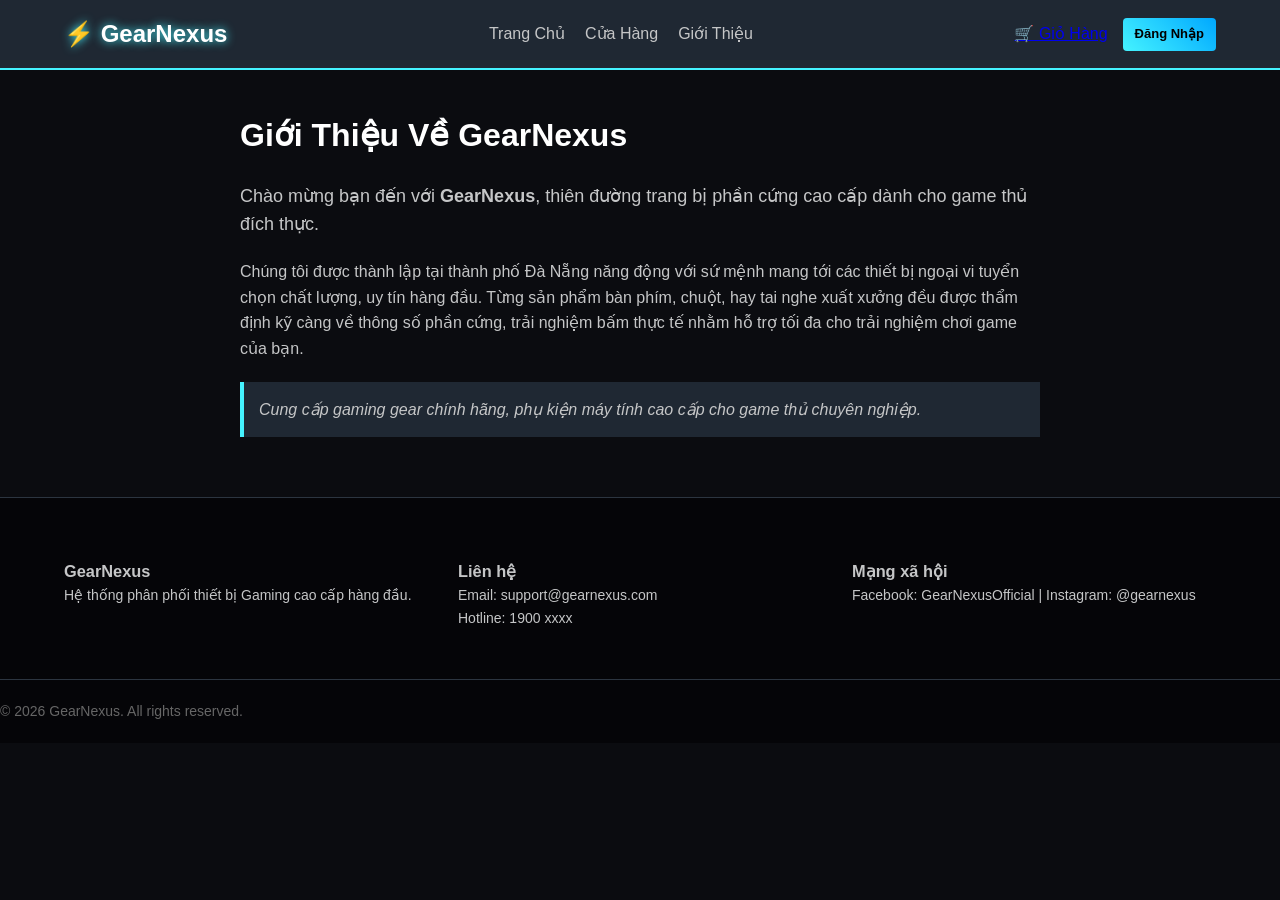
==== about.html @ b1f399b4 "files" ====
<!DOCTYPE html>
<html lang="vi">
<head>
  <meta charset="UTF-8"><title>Giới Thiệu – GearNexus</title>
  <link rel="stylesheet" href="css/style.css"><link rel="stylesheet" href="css/components.css">
</head>
<body>
  <header id="main-header"></header>
  <main class="container" style="max-width: 800px; padding-top: 40px;">
    <h1 style="color: var(--text-bright); margin-bottom: 20px;">Giới Thiệu Về GearNexus</h1>
    <p style="font-size: 18px; margin-bottom: 20px;">Chào mừng bạn đến với <strong>GearNexus</strong>, thiên đường trang bị phần cứng cao cấp dành cho game thủ đích thực.</p>
    <p style="margin-bottom: 20px;">Chúng tôi được thành lập tại thành phố Đà Nẵng năng động với sứ mệnh mang tới các thiết bị ngoại vi tuyển chọn chất lượng, uy tín hàng đầu. Từng sản phẩm bàn phím, chuột, hay tai nghe xuất xưởng đều được thẩm định kỹ càng về thông số phần cứng, trải nghiệm bấm thực tế nhằm hỗ trợ tối đa cho trải nghiệm chơi game của bạn.</p>
    <blockquote style="border-left: 4px solid var(--color-accent); padding-left: 20px; font-style: italic; background: var(--bg-secondary); padding: 15px;" id="about-tagline"></blockquote>
  </main>
  <footer id="main-footer"></footer>
  <script src="js/config.js"></script><script src="js/data.js"></script><script src="js/auth.js"></script><script src="js/cart.js"></script><script src="js/main.js"></script>
  <script>
    document.addEventListener("DOMContentLoaded", () => {
      document.getElementById("about-tagline").textContent = CONFIG.site.description;
    });
  </script>
</body>
</html>
---- css/style.css ----
:root {
  --bg-primary: #0b0c10;
  --bg-secondary: #1f2833;
  --text-main: #c5c6c7;
  --text-bright: #ffffff;
  --color-accent: #45f3ff;
  --color-neon: #ff007f;
  --border-color: #2c3540;
  --font-base: 'Segoe UI', Tahoma, Geneva, Verdana, sans-serif;
}

* { box-sizing: border-box; margin: 0; padding: 0; }
body { background-color: var(--bg-primary); color: var(--text-main); font-family: var(--font-base); line-height: 1.6; }
.container { width: 90%; max-width: 1200px; margin: 0 auto; padding: 20px 0; }
text-center { text-align: center; }

/* Navbar */
header { background: var(--bg-secondary); border-bottom: 2px solid var(--color-accent); position: sticky; top: 0; z-index: 100; }
.navbar { display: flex; justify-content: space-between; align-items: center; padding: 15px 0; }
.logo { font-size: 24px; font-weight: bold; color: var(--text-bright); text-decoration: none; text-shadow: 0 0 10px var(--color-accent); }
.nav-links { display: flex; list-style: none; gap: 20px; }
.nav-links a { color: var(--text-main); text-decoration: none; font-weight: 500; transition: color 0.3s; }
.nav-links a:hover { color: var(--color-accent); }
.nav-actions { display: flex; align-items: center; gap: 15px; }

/* Footer */
footer { background: #050508; border-top: 1px solid var(--border-color); margin-top: 40px; padding: 40px 0 20px; font-size: 14px; }
.footer-grid { display: grid; grid-template-columns: repeat(auto-fit, minmax(250px, 1fr)); gap: 30px; }
.footer-bottom { margin-top: 30px; border-top: 1px solid var(--border-color); padding-top: 20px; color: #666; }
---- css/components.css ----
/* Buttons */
.btn { padding: 10px 20px; border: none; border-radius: 4px; cursor: pointer; font-weight: 600; text-decoration: none; display: inline-block; transition: all 0.3s; }
.btn-sm { padding: 6px 12px; font-size: 13px; }
.btn-primary { background: linear-gradient(45deg, var(--color-accent), #00a8ff); color: #000; }
.btn-primary:hover { transform: translateY(-2px); box-shadow: 0 5px 15px rgba(69,243,255,0.4); }
.btn-outline { background: transparent; color: var(--color-accent); border: 1px solid var(--color-accent); }
.btn-outline:hover { background: var(--color-accent); color: #000; }
.btn-block { display: block; width: 100%; }
.btn-icon { background: none; border: none; font-size: 18px; cursor: pointer; filter: grayscale(1); }
.btn-icon.active { filter: grayscale(0); }

/* Product Card */
.product-grid { display: grid; grid-template-columns: repeat(auto-fill, minmax(280px, 1fr)); gap: 30px; }
.product-card { background: var(--bg-secondary); border-radius: 8px; border: 1px solid var(--border-color); overflow: hidden; display: flex; flex-direction: column; }
.card-img-holder { position: relative; background: #151a21; text-align: center; }
.card-img-holder img { max-width: 100%; height: 250px; object-fit: contain; }
.discount-tag { position: absolute; top: 10px; left: 10px; background: var(--color-neon); color: white; padding: 2px 8px; font-size: 12px; font-weight: bold; border-radius: 3px; }
.stock-tag { position: absolute; bottom: 10px; right: 10px; background: #ff9f43; color: black; padding: 2px 6px; font-size: 11px; border-radius: 3px; }
.card-body { padding: 20px; flex-grow: 1; display: flex; flex-direction: column; }
.card-category { font-size: 12px; color: var(--color-accent); font-weight: bold; }
.card-title a { color: var(--text-bright); text-decoration: none; font-size: 18px; margin: 10px 0; display: block; }
.card-prices { margin: 15px 0; display: flex; gap: 10px; align-items: center; }
.price-current { font-size: 20px; font-weight: bold; color: var(--color-accent); }
.price-old { text-decoration: line-through; color: #666; font-size: 14px; }
.card-footer { display: flex; gap: 10px; margin-top: auto; }

/* Badges */
.badge { padding: 3px 8px; border-radius: 12px; font-size: 12px; font-weight: 600; }
.badge-like-new { background: #2ecc71; color: white; }
.badge-good { background: #3498db; color: white; }

/* Toasts */
#toast-container { position: fixed; bottom: 20px; right: 20px; z-index: 1000; display: flex; flex-direction: column; gap: 10px; }
.toast { background: rgba(31, 40, 51, 0.95); border-left: 4px solid var(--color-accent); color: var(--text-bright); padding: 15px 25px; border-radius: 4px; box-shadow: 0 5px 15px rgba(0,0,0,0.5); animation: toastIn 0.3s forwards; }
.toast-error { border-left-color: var(--color-neon); }
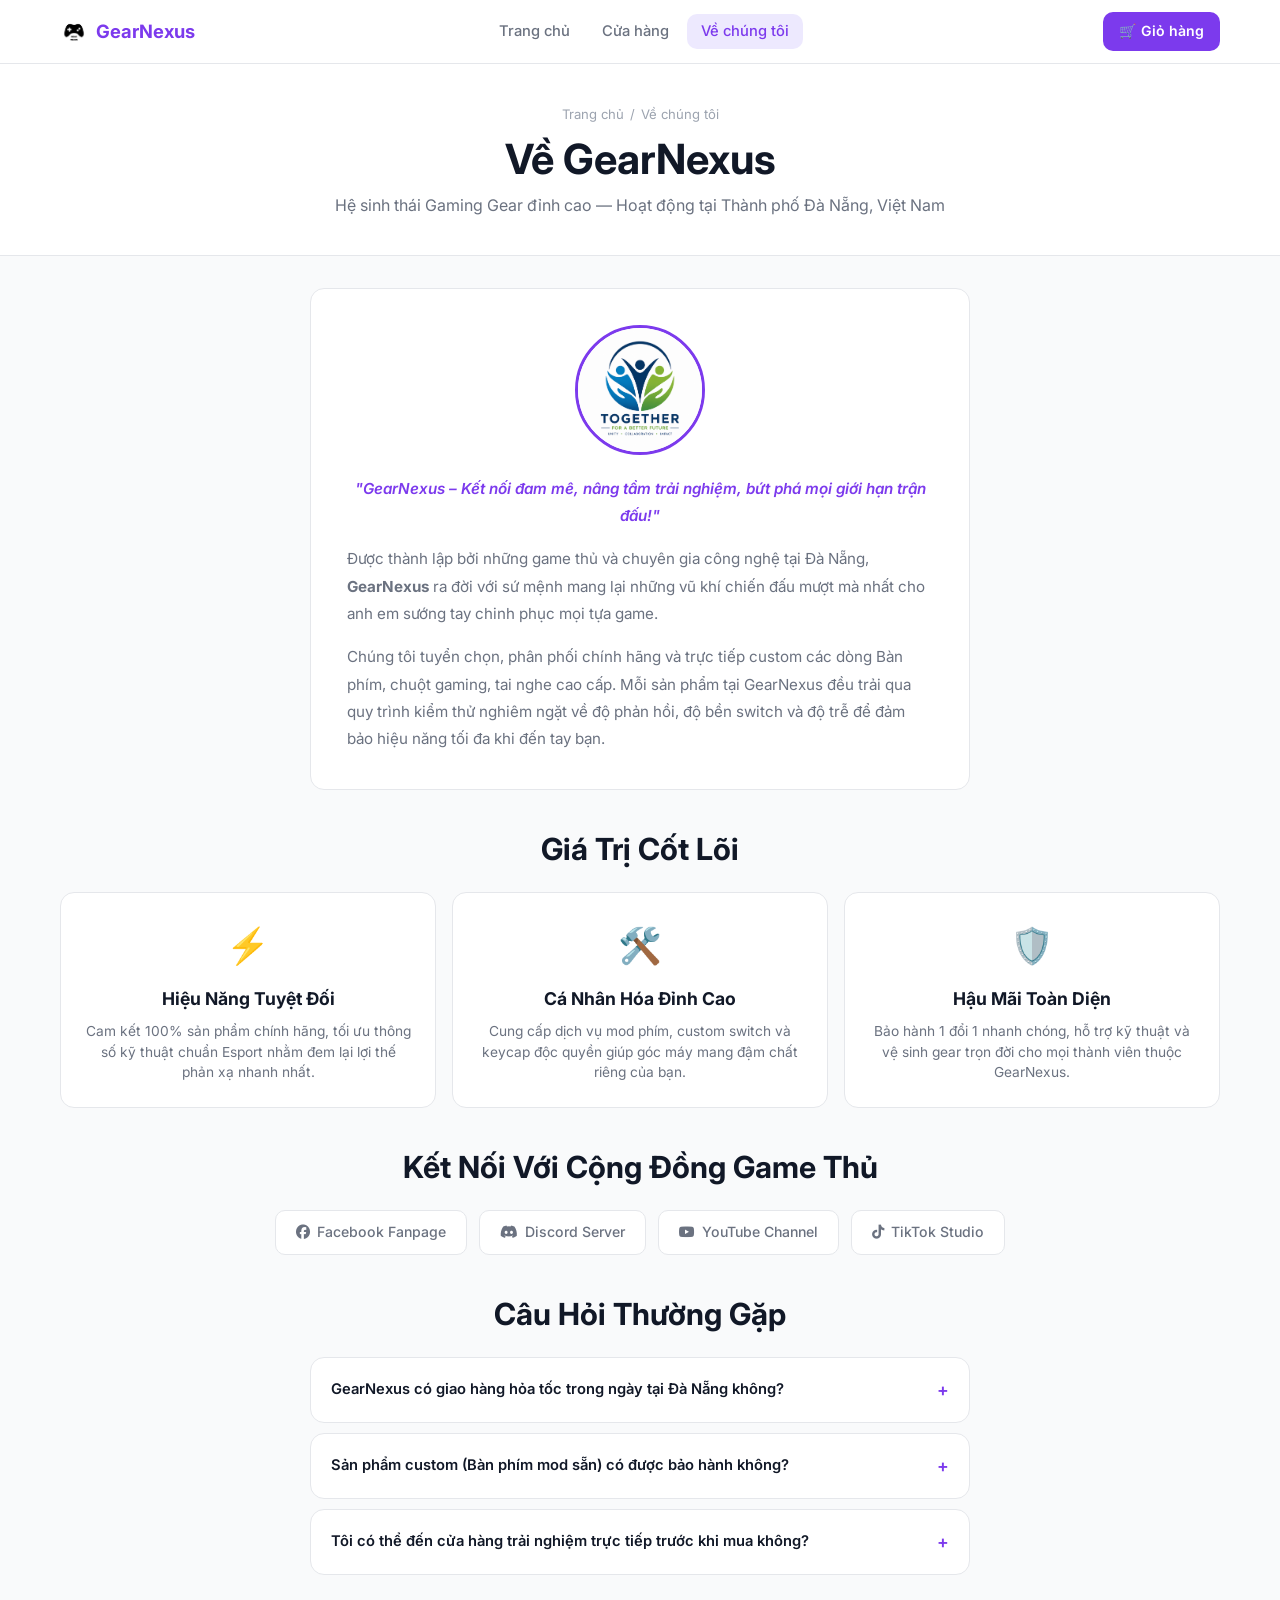
==== commit ce68b96e: "f" ====
--- a/about.html
+++ b/about.html
@@ -1,23 +1,268 @@
 <!DOCTYPE html>
 <html lang="vi">
 <head>
-  <meta charset="UTF-8"><title>Giới Thiệu – GearNexus</title>
-  <link rel="stylesheet" href="css/style.css"><link rel="stylesheet" href="css/components.css">
+  <meta charset="UTF-8">
+  <meta name="viewport" content="width=device-width, initial-scale=1.0">
+  <meta name="description" content="Về GearNexus – Hệ thống phân phối và custom Gaming Gear đỉnh cao tại Thành phố Đà Nẵng. Nâng tầm trải nghiệm gaming của bạn.">
+  <title>Về chúng tôi – GearNexus</title>
+  <link rel="stylesheet" href="css/style.css">
+  <link rel="stylesheet" href="css/components.css">
+  <link rel="stylesheet" href="css/animations.css">
+  <link rel="stylesheet" href="https://cdnjs.cloudflare.com/ajax/libs/font-awesome/6.5.0/css/all.min.css">
+  <style>
+    /* Kế thừa và tối ưu hóa CSS cho giao diện Gaming */
+    .about-photo {
+      width: 130px; height: 130px;
+      border-radius: 50%;
+      object-fit: cover;
+      border: 3px solid var(--primary, #ff4757); /* Đổi accent sang màu gaming */
+      margin: 0 auto 20px;
+      display: block;
+    }
+
+    .about-story {
+      max-width: 660px;
+      margin: 0 auto 40px;
+      background: var(--white);
+      border: 1px solid var(--border);
+      border-radius: var(--radius-lg);
+      padding: 36px;
+      text-align: center;
+    }
+
+    .about-story p { font-size: 0.95rem; line-height: 1.8; margin-bottom: 16px; text-align: left; }
+    .about-story p.quote { font-style: italic; font-weight: 600; text-align: center; color: var(--primary); }
+    .about-story p:last-child { margin-bottom: 0; }
+
+    .values-grid { display: grid; grid-template-columns: repeat(3, 1fr); gap: 16px; margin-bottom: 40px; }
+
+    .value-card {
+      background: var(--white);
+      border: 1px solid var(--border);
+      border-radius: var(--radius-lg);
+      padding: 24px;
+      text-align: center;
+      transition: transform var(--transition), border-color var(--transition);
+    }
+    .value-card:hover {
+      transform: translateY(-5px);
+      border-color: var(--primary);
+    }
+
+    .value-icon { font-size: 2.2rem; margin-bottom: 12px; display: block; color: var(--primary); }
+    .value-card h3 { margin-bottom: 8px; font-size: 1.1rem; font-weight: 700; }
+    .value-card p { font-size: 0.86rem; color: var(--text-muted); line-height: 1.5; }
+
+    .social-links { display: flex; gap: 12px; justify-content: center; flex-wrap: wrap; margin-bottom: 40px; }
+
+    .social-link {
+      display: inline-flex;
+      align-items: center;
+      gap: 7px;
+      padding: 10px 20px;
+      border-radius: var(--radius);
+      background: var(--white);
+      border: 1px solid var(--border);
+      font-size: 0.88rem;
+      font-weight: 500;
+      color: var(--text-muted);
+      transition: var(--transition);
+      text-decoration: none;
+    }
+
+    .social-link:hover { border-color: var(--primary); color: var(--primary); }
+
+    .faq-section { max-width: 660px; margin: 0 auto; }
+    .faq-item {
+      background: var(--white);
+      border: 1px solid var(--border);
+      border-radius: var(--radius-lg);
+      padding: 18px 20px;
+      margin-bottom: 10px;
+      cursor: pointer;
+      transition: border-color var(--transition);
+    }
+
+    .faq-item:hover { border-color: var(--primary); }
+
+    .faq-q {
+      display: flex;
+      justify-content: space-between;
+      align-items: center;
+      font-weight: 600;
+      font-size: 0.92rem;
+      color: var(--text);
+    }
+
+    .faq-toggle { color: var(--primary); font-size: 1.1rem; transition: transform 0.2s ease; }
+    .faq-item.open .faq-toggle { transform: rotate(45deg); }
+
+    .faq-a {
+      display: none;
+      margin-top: 10px;
+      font-size: 0.88rem;
+      color: var(--text-muted);
+      line-height: 1.7;
+    }
+
+    .faq-item.open .faq-a { display: block; }
+
+    @media (max-width: 768px) {
+      .values-grid { grid-template-columns: 1fr; }
+      .about-story { padding: 24px; }
+    }
+  </style>
 </head>
 <body>
-  <header id="main-header"></header>
-  <main class="container" style="max-width: 800px; padding-top: 40px;">
-    <h1 style="color: var(--text-bright); margin-bottom: 20px;">Giới Thiệu Về GearNexus</h1>
-    <p style="font-size: 18px; margin-bottom: 20px;">Chào mừng bạn đến với <strong>GearNexus</strong>, thiên đường trang bị phần cứng cao cấp dành cho game thủ đích thực.</p>
-    <p style="margin-bottom: 20px;">Chúng tôi được thành lập tại thành phố Đà Nẵng năng động với sứ mệnh mang tới các thiết bị ngoại vi tuyển chọn chất lượng, uy tín hàng đầu. Từng sản phẩm bàn phím, chuột, hay tai nghe xuất xưởng đều được thẩm định kỹ càng về thông số phần cứng, trải nghiệm bấm thực tế nhằm hỗ trợ tối đa cho trải nghiệm chơi game của bạn.</p>
-    <blockquote style="border-left: 4px solid var(--color-accent); padding-left: 20px; font-style: italic; background: var(--bg-secondary); padding: 15px;" id="about-tagline"></blockquote>
-  </main>
-  <footer id="main-footer"></footer>
-  <script src="js/config.js"></script><script src="js/data.js"></script><script src="js/auth.js"></script><script src="js/cart.js"></script><script src="js/main.js"></script>
-  <script>
-    document.addEventListener("DOMContentLoaded", () => {
-      document.getElementById("about-tagline").textContent = CONFIG.site.description;
+
+<nav class="navbar">
+  <div class="nav-inner">
+    <a href="index.html" class="nav-logo">
+      <img src="assets/images/logo.png" alt="GearNexus" class="nav-logo-img"> GearNexus
+    </a>
+    <div class="nav-links">
+      <a href="index.html">Trang chủ</a>
+      <a href="shop.html">Cửa hàng</a>
+      <a href="about.html" class="active">Về chúng tôi</a>
+    </div>
+    <div class="nav-actions">
+      <div id="auth-nav" style="display:flex;align-items:center;gap:8px"></div>
+      <a href="cart.html" class="nav-cart-btn" aria-label="Giỏ hàng">
+        🛒 Giỏ hàng<span class="cart-badge" id="cart-badge">0</span>
+      </a>
+      <button class="nav-menu-btn" id="menu-btn" aria-label="Menu">☰</button>
+    </div>
+  </div>
+</nav>
+
+<div class="nav-drawer-overlay" id="drawer-overlay"></div>
+<div class="nav-drawer" id="nav-drawer">
+  <a href="index.html">🏠 Trang chủ</a>
+  <a href="shop.html">🛍️ Cửa hàng</a>
+  <a href="about.html">ℹ️ Về chúng tôi</a>
+  <a href="cart.html">🛒 Giỏ hàng</a>
+</div>
+
+<div class="page-header">
+  <div class="container" style="text-align:center">
+    <div class="breadcrumb" style="justify-content:center">
+      <a href="index.html">Trang chủ</a><span class="sep">/</span><span>Về chúng tôi</span>
+    </div>
+    <h1>Về GearNexus</h1>
+    <p style="margin-top:8px">Hệ sinh thái Gaming Gear đỉnh cao — Hoạt động tại Thành phố Đà Nẵng, Việt Nam</p>
+  </div>
+</div>
+
+<section class="section" style="padding-top:32px">
+  <div class="container">
+    
+    <div class="about-story">
+      <img src="assets/images/avatar.png" alt="GearNexus Team" class="about-photo">
+      <p class="quote">
+        "GearNexus – Kết nối đam mê, nâng tầm trải nghiệm, bứt phá mọi giới hạn trận đấu!"
+      </p>
+      <p>
+        Được thành lập bởi những game thủ và chuyên gia công nghệ tại Đà Nẵng, <strong>GearNexus</strong> ra đời với sứ mệnh mang lại những vũ khí chiến đấu mượt mà nhất cho anh em sướng tay chinh phục mọi tựa game.
+      </p>
+      <p>
+        Chúng tôi tuyển chọn, phân phối chính hãng và trực tiếp custom các dòng Bàn phím, chuột gaming, tai nghe cao cấp. Mỗi sản phẩm tại GearNexus đều trải qua quy trình kiểm thử nghiêm ngặt về độ phản hồi, độ bền switch và độ trễ để đảm bảo hiệu năng tối đa khi đến tay bạn.
+      </p>
+    </div>
+
+    <h2 style="text-align:center; margin-bottom:24px;">Giá Trị Cốt Lõi</h2>
+    <div class="values-grid">
+      <div class="value-card">
+        <span class="value-icon">⚡</span>
+        <h3>Hiệu Năng Tuyệt Đối</h3>
+        <p>Cam kết 100% sản phẩm chính hãng, tối ưu thông số kỹ thuật chuẩn Esport nhằm đem lại lợi thế phản xạ nhanh nhất.</p>
+      </div>
+      <div class="value-grid-item value-card">
+        <span class="value-icon">🛠️</span>
+        <h3>Cá Nhân Hóa Đỉnh Cao</h3>
+        <p>Cung cấp dịch vụ mod phím, custom switch và keycap độc quyền giúp góc máy mang đậm chất riêng của bạn.</p>
+      </div>
+      <div class="value-card">
+        <span class="value-icon">🛡️</span>
+        <h3>Hậu Mãi Toàn Diện</h3>
+        <p>Bảo hành 1 đổi 1 nhanh chóng, hỗ trợ kỹ thuật và vệ sinh gear trọn đời cho mọi thành viên thuộc GearNexus.</p>
+      </div>
+    </div>
+
+    <h2 style="text-align:center; margin-bottom:24px;">Kết Nối Với Cộng Đồng Game Thủ</h2>
+    <div class="social-links">
+      <a href="#" class="social-link"><i class="fab fa-facebook"></i> Facebook Fanpage</a>
+      <a href="#" class="social-link"><i class="fab fa-discord"></i> Discord Server</a>
+      <a href="#" class="social-link"><i class="fab fa-youtube"></i> YouTube Channel</a>
+      <a href="#" class="social-link"><i class="fab fa-tiktok"></i> TikTok Studio</a>
+    </div>
+
+    <div class="faq-section">
+      <h2 style="text-align:center; margin-bottom:24px;">Câu Hỏi Thường Gặp</h2>
+      
+      <div class="faq-item">
+        <div class="faq-q">
+          <span>GearNexus có giao hàng hỏa tốc trong ngày tại Đà Nẵng không?</span>
+          <span class="faq-toggle">+</span>
+        </div>
+        <div class="faq-a">
+          Có, GearNexus hỗ trợ giao hàng hỏa tốc trong vòng 1-2 giờ đối với các khu vực nội thành Đà Nẵng và miễn phí vận chuyển cho đơn hàng từ 1.000.000đ.
+        </div>
+      </div>
+
+      <div class="faq-item">
+        <div class="faq-q">
+          <span>Sản phẩm custom (Bàn phím mod sẵn) có được bảo hành không?</span>
+          <span class="faq-toggle">+</span>
+        </div>
+        <div class="faq-a">
+          Tất cả sản phẩm Bàn phím custom bởi GearNexus vẫn được hưởng chế độ bảo hành mạch và switch từ 6 đến 12 tháng tùy gói dịch vụ bạn lựa chọn.
+        </div>
+      </div>
+
+      <div class="faq-item">
+        <div class="faq-q">
+          <span>Tôi có thể đến cửa hàng trải nghiệm trực tiếp trước khi mua không?</span>
+          <span class="faq-toggle">+</span>
+        </div>
+        <div class="faq-a">
+          Rất khuyến khích ạ! Bạn có thể ghé showroom của GearNexus tại Đà Nẵng để trải nghiệm thử các loại switch (Clicky, Linear, Tactile) và các dòng chuột test trước khi đưa ra quyết định.
+        </div>
+      </div>
+    </div>
+
+  </div>
+</section>
+
+<script>
+  // Logic đóng/mở FAQ
+  document.querySelectorAll('.faq-item').forEach(item => {
+    item.addEventListener('click', () => {
+      item.classList.toggle('open');
+      const toggle = item.querySelector('.faq-toggle');
+      if (item.classList.contains('open')) {
+        toggle.textContent = '×';
+      } else {
+        toggle.textContent = '+';
+      }
     });
-  </script>
+  });
+
+  // Sơ bộ Logic Menu di động (Nếu chưa có ở file js ngoài)
+  const menuBtn = document.getElementById('menu-btn');
+  const navDrawer = document.getElementById('nav-drawer');
+  const overlay = document.getElementById('drawer-overlay');
+
+  if(menuBtn && navDrawer && overlay) {
+    menuBtn.addEventListener('click', () => {
+      navDrawer.classList.toggle('active');
+      overlay.classList.toggle('active');
+    });
+    overlay.addEventListener('click', () => {
+      navDrawer.classList.remove('active');
+      overlay.classList.remove('active');
+    });
+  }
+</script>
+
 </body>
 </html>
--- a/css/style.css
+++ b/css/style.css
@@ -1,29 +1,354 @@
+/* =========================================
+   KEY2HAND — Global Styles
+   ========================================= */
+
+@import url('https://fonts.googleapis.com/css2?family=Inter:wght@400;500;600;700&display=swap');
+
 :root {
-  --bg-primary: #0b0c10;
-  --bg-secondary: #1f2833;
-  --text-main: #c5c6c7;
-  --text-bright: #ffffff;
-  --color-accent: #45f3ff;
-  --color-neon: #ff007f;
-  --border-color: #2c3540;
-  --font-base: 'Segoe UI', Tahoma, Geneva, Verdana, sans-serif;
-}
-
-* { box-sizing: border-box; margin: 0; padding: 0; }
-body { background-color: var(--bg-primary); color: var(--text-main); font-family: var(--font-base); line-height: 1.6; }
-.container { width: 90%; max-width: 1200px; margin: 0 auto; padding: 20px 0; }
-text-center { text-align: center; }
-
-/* Navbar */
-header { background: var(--bg-secondary); border-bottom: 2px solid var(--color-accent); position: sticky; top: 0; z-index: 100; }
-.navbar { display: flex; justify-content: space-between; align-items: center; padding: 15px 0; }
-.logo { font-size: 24px; font-weight: bold; color: var(--text-bright); text-decoration: none; text-shadow: 0 0 10px var(--color-accent); }
-.nav-links { display: flex; list-style: none; gap: 20px; }
-.nav-links a { color: var(--text-main); text-decoration: none; font-weight: 500; transition: color 0.3s; }
-.nav-links a:hover { color: var(--color-accent); }
-.nav-actions { display: flex; align-items: center; gap: 15px; }
-
-/* Footer */
-footer { background: #050508; border-top: 1px solid var(--border-color); margin-top: 40px; padding: 40px 0 20px; font-size: 14px; }
-.footer-grid { display: grid; grid-template-columns: repeat(auto-fit, minmax(250px, 1fr)); gap: 30px; }
-.footer-bottom { margin-top: 30px; border-top: 1px solid var(--border-color); padding-top: 20px; color: #666; }+  --primary: #7C3AED;
+  --primary-light: #EDE9FE;
+  --secondary: #DB2777;
+
+  --bg: #F9FAFB;
+  --white: #FFFFFF;
+  --surface: #FFFFFF;
+  --border: #E5E7EB;
+
+  --text: #111827;
+  --text-muted: #6B7280;
+  --text-light: #9CA3AF;
+
+  --green: #16A34A;
+  --yellow: #D97706;
+  --orange: #EA580C;
+  --red: #DC2626;
+
+  --radius-sm: 6px;
+  --radius: 10px;
+  --radius-lg: 14px;
+  --radius-full: 9999px;
+
+  --shadow-sm: 0 1px 3px rgba(0,0,0,0.08), 0 1px 2px rgba(0,0,0,0.04);
+  --shadow: 0 4px 12px rgba(0,0,0,0.08);
+  --shadow-lg: 0 8px 24px rgba(0,0,0,0.1);
+
+  --transition: 0.2s ease;
+
+  --font: 'Inter', sans-serif;
+  --nav-height: 64px;
+}
+
+*, *::before, *::after {
+  box-sizing: border-box;
+  margin: 0;
+  padding: 0;
+}
+
+html { scroll-behavior: smooth; }
+
+body {
+  font-family: var(--font);
+  background-color: var(--bg);
+  color: var(--text);
+  line-height: 1.6;
+  min-height: 100vh;
+}
+
+img { max-width: 100%; display: block; }
+a { color: inherit; text-decoration: none; }
+ul, ol { list-style: none; }
+button { font-family: var(--font); cursor: pointer; border: none; outline: none; }
+input, select, textarea { font-family: var(--font); outline: none; }
+
+/* ---- Typography ---- */
+h1 { font-size: clamp(1.8rem, 4vw, 2.6rem); font-weight: 700; line-height: 1.2; }
+h2 { font-size: clamp(1.4rem, 2.5vw, 1.9rem); font-weight: 700; line-height: 1.25; }
+h3 { font-size: 1.2rem; font-weight: 600; }
+h4 { font-size: 1rem; font-weight: 600; }
+p  { color: var(--text-muted); }
+
+/* ---- Layout ---- */
+.container {
+  max-width: 1200px;
+  margin: 0 auto;
+  padding: 0 20px;
+}
+
+.section { padding: 64px 0; }
+
+.section-header {
+  margin-bottom: 40px;
+}
+
+.section-header p { margin-top: 8px; }
+
+/* ---- Navbar ---- */
+.navbar {
+  position: fixed;
+  top: 0; left: 0; right: 0;
+  height: var(--nav-height);
+  background: var(--white);
+  border-bottom: 1px solid var(--border);
+  z-index: 1000;
+}
+
+.nav-inner {
+  max-width: 1200px;
+  margin: 0 auto;
+  padding: 0 20px;
+  height: 100%;
+  display: flex;
+  align-items: center;
+  justify-content: space-between;
+}
+
+.nav-logo {
+  display: flex;
+  align-items: center;
+  gap: 8px;
+  font-size: 1.15rem;
+  font-weight: 700;
+  color: var(--primary);
+}
+
+.nav-logo-icon {
+  font-size: 1.3rem;
+}
+
+.nav-logo-img {
+  height: 28px;
+  width: auto;
+  display: inline-block;
+  vertical-align: middle;
+  object-fit: contain;
+}
+
+.nav-links {
+  display: flex;
+  align-items: center;
+  gap: 4px;
+}
+
+.nav-links a {
+  padding: 6px 14px;
+  border-radius: var(--radius);
+  font-size: 0.92rem;
+  font-weight: 500;
+  color: var(--text-muted);
+  transition: var(--transition);
+}
+
+.nav-links a:hover { color: var(--primary); background: var(--primary-light); }
+.nav-links a.active { color: var(--primary); background: var(--primary-light); }
+
+.nav-actions { display: flex; align-items: center; gap: 10px; }
+
+.nav-cart-btn {
+  position: relative;
+  display: flex;
+  align-items: center;
+  gap: 6px;
+  padding: 8px 16px;
+  border-radius: var(--radius);
+  background: var(--primary);
+  color: white;
+  font-size: 0.88rem;
+  font-weight: 600;
+  transition: var(--transition);
+}
+
+.nav-cart-btn:hover { background: #6D28D9; }
+
+.nav-user-wrap {
+  display: flex;
+  align-items: center;
+  gap: 8px;
+}
+
+.nav-user-name {
+  font-size: 0.85rem;
+  font-weight: 600;
+  color: var(--text);
+  white-space: nowrap;
+  max-width: 120px;
+  overflow: hidden;
+  text-overflow: ellipsis;
+}
+
+.cart-badge {
+  display: none;
+  background: white;
+  color: var(--primary);
+  border-radius: var(--radius-full);
+  font-size: 0.7rem;
+  font-weight: 700;
+  min-width: 18px;
+  height: 18px;
+  align-items: center;
+  justify-content: center;
+  padding: 0 4px;
+}
+
+.cart-badge.visible { display: flex; }
+
+.nav-menu-btn {
+  display: none;
+  width: 38px; height: 38px;
+  border-radius: var(--radius);
+  background: var(--bg);
+  border: 1px solid var(--border);
+  align-items: center; justify-content: center;
+  font-size: 1.1rem;
+  color: var(--text);
+  transition: var(--transition);
+}
+
+/* Mobile Drawer */
+.nav-drawer {
+  position: fixed;
+  top: 0; right: -100%;
+  width: 260px; height: 100vh;
+  background: var(--white);
+  border-left: 1px solid var(--border);
+  z-index: 1100;
+  transition: right 0.28s ease;
+  padding: 72px 16px 24px;
+  display: flex; flex-direction: column; gap: 4px;
+}
+
+.nav-drawer.open { right: 0; }
+
+.nav-drawer-overlay {
+  position: fixed; inset: 0;
+  background: rgba(0,0,0,0.35);
+  z-index: 1050;
+  opacity: 0; pointer-events: none;
+  transition: opacity 0.25s ease;
+}
+
+.nav-drawer-overlay.visible { opacity: 1; pointer-events: all; }
+
+.nav-drawer a {
+  padding: 12px 14px;
+  border-radius: var(--radius);
+  font-size: 0.95rem;
+  font-weight: 500;
+  color: var(--text-muted);
+  transition: var(--transition);
+  display: block;
+}
+
+.nav-drawer a:hover { color: var(--primary); background: var(--primary-light); }
+
+/* ---- Page Header ---- */
+.page-header {
+  padding: calc(var(--nav-height) + 40px) 0 36px;
+  background: var(--white);
+  border-bottom: 1px solid var(--border);
+}
+
+.breadcrumb {
+  display: flex;
+  align-items: center;
+  gap: 6px;
+  font-size: 0.82rem;
+  color: var(--text-light);
+  margin-bottom: 10px;
+}
+
+.breadcrumb a:hover { color: var(--primary); }
+.breadcrumb .sep { color: var(--text-light); }
+
+/* ---- Footer ---- */
+.footer {
+  background: var(--white);
+  border-top: 1px solid var(--border);
+  padding: 48px 0 28px;
+}
+
+.footer-grid {
+  display: grid;
+  grid-template-columns: 1.4fr 1fr 1fr 1fr;
+  gap: 40px;
+  margin-bottom: 36px;
+}
+
+.footer-brand p {
+  margin-top: 10px;
+  font-size: 0.88rem;
+  line-height: 1.6;
+}
+
+.footer-social {
+  display: flex;
+  gap: 8px;
+  margin-top: 16px;
+}
+
+.footer-social a {
+  width: 34px; height: 34px;
+  border-radius: var(--radius);
+  background: var(--bg);
+  border: 1px solid var(--border);
+  display: flex; align-items: center; justify-content: center;
+  font-size: 0.88rem;
+  color: var(--text-muted);
+  transition: var(--transition);
+}
+
+.footer-social a:hover { color: var(--primary); border-color: var(--primary); }
+
+.footer-col h4 {
+  font-size: 0.78rem;
+  text-transform: uppercase;
+  letter-spacing: 0.07em;
+  color: var(--text);
+  margin-bottom: 14px;
+}
+
+.footer-col ul { display: flex; flex-direction: column; gap: 8px; }
+
+.footer-col ul a {
+  font-size: 0.88rem;
+  color: var(--text-muted);
+  transition: var(--transition);
+}
+
+.footer-col ul a:hover { color: var(--primary); }
+
+.footer-bottom {
+  border-top: 1px solid var(--border);
+  padding-top: 24px;
+  display: flex;
+  align-items: center;
+  justify-content: space-between;
+  font-size: 0.82rem;
+  color: var(--text-light);
+}
+
+/* ---- Utility ---- */
+.sr-only { position:absolute;width:1px;height:1px;padding:0;margin:-1px;overflow:hidden;clip:rect(0,0,0,0);border:0; }
+.divider { height: 1px; background: var(--border); margin: 20px 0; }
+
+/* ---- Scrollbar ---- */
+::-webkit-scrollbar { width: 6px; }
+::-webkit-scrollbar-track { background: var(--bg); }
+::-webkit-scrollbar-thumb { background: #D1D5DB; border-radius: 3px; }
+::-webkit-scrollbar-thumb:hover { background: var(--primary); }
+
+/* ---- Responsive ---- */
+@media (max-width: 1024px) {
+  .footer-grid { grid-template-columns: 1fr 1fr; gap: 28px; }
+}
+
+@media (max-width: 768px) {
+  .nav-links { display: none; }
+  .nav-menu-btn { display: flex; }
+  .section { padding: 48px 0; }
+  .footer-grid { grid-template-columns: 1fr 1fr; gap: 24px; }
+}
+
+@media (max-width: 480px) {
+  .footer-grid { grid-template-columns: 1fr; }
+  .footer-bottom { flex-direction: column; gap: 6px; text-align: center; }
+}
--- a/css/components.css
+++ b/css/components.css
@@ -1,35 +1,580 @@
-/* Buttons */
-.btn { padding: 10px 20px; border: none; border-radius: 4px; cursor: pointer; font-weight: 600; text-decoration: none; display: inline-block; transition: all 0.3s; }
-.btn-sm { padding: 6px 12px; font-size: 13px; }
-.btn-primary { background: linear-gradient(45deg, var(--color-accent), #00a8ff); color: #000; }
-.btn-primary:hover { transform: translateY(-2px); box-shadow: 0 5px 15px rgba(69,243,255,0.4); }
-.btn-outline { background: transparent; color: var(--color-accent); border: 1px solid var(--color-accent); }
-.btn-outline:hover { background: var(--color-accent); color: #000; }
-.btn-block { display: block; width: 100%; }
-.btn-icon { background: none; border: none; font-size: 18px; cursor: pointer; filter: grayscale(1); }
-.btn-icon.active { filter: grayscale(0); }
-
-/* Product Card */
-.product-grid { display: grid; grid-template-columns: repeat(auto-fill, minmax(280px, 1fr)); gap: 30px; }
-.product-card { background: var(--bg-secondary); border-radius: 8px; border: 1px solid var(--border-color); overflow: hidden; display: flex; flex-direction: column; }
-.card-img-holder { position: relative; background: #151a21; text-align: center; }
-.card-img-holder img { max-width: 100%; height: 250px; object-fit: contain; }
-.discount-tag { position: absolute; top: 10px; left: 10px; background: var(--color-neon); color: white; padding: 2px 8px; font-size: 12px; font-weight: bold; border-radius: 3px; }
-.stock-tag { position: absolute; bottom: 10px; right: 10px; background: #ff9f43; color: black; padding: 2px 6px; font-size: 11px; border-radius: 3px; }
-.card-body { padding: 20px; flex-grow: 1; display: flex; flex-direction: column; }
-.card-category { font-size: 12px; color: var(--color-accent); font-weight: bold; }
-.card-title a { color: var(--text-bright); text-decoration: none; font-size: 18px; margin: 10px 0; display: block; }
-.card-prices { margin: 15px 0; display: flex; gap: 10px; align-items: center; }
-.price-current { font-size: 20px; font-weight: bold; color: var(--color-accent); }
-.price-old { text-decoration: line-through; color: #666; font-size: 14px; }
-.card-footer { display: flex; gap: 10px; margin-top: auto; }
-
-/* Badges */
-.badge { padding: 3px 8px; border-radius: 12px; font-size: 12px; font-weight: 600; }
-.badge-like-new { background: #2ecc71; color: white; }
-.badge-good { background: #3498db; color: white; }
-
-/* Toasts */
-#toast-container { position: fixed; bottom: 20px; right: 20px; z-index: 1000; display: flex; flex-direction: column; gap: 10px; }
-.toast { background: rgba(31, 40, 51, 0.95); border-left: 4px solid var(--color-accent); color: var(--text-bright); padding: 15px 25px; border-radius: 4px; box-shadow: 0 5px 15px rgba(0,0,0,0.5); animation: toastIn 0.3s forwards; }
-.toast-error { border-left-color: var(--color-neon); }+/* =========================================
+   KEY2HAND — Components
+   ========================================= */
+
+/* ---- Buttons ---- */
+.btn {
+  display: inline-flex;
+  align-items: center;
+  justify-content: center;
+  gap: 6px;
+  padding: 10px 22px;
+  border-radius: var(--radius);
+  font-size: 0.9rem;
+  font-weight: 600;
+  transition: var(--transition);
+  cursor: pointer;
+  border: none;
+  text-decoration: none;
+  white-space: nowrap;
+}
+
+.btn-primary {
+  background: var(--primary);
+  color: white;
+}
+
+.btn-primary:hover { background: #6D28D9; }
+
+.btn-secondary {
+  background: var(--white);
+  border: 1px solid var(--border);
+  color: var(--text);
+}
+
+.btn-secondary:hover { background: var(--bg); border-color: #9CA3AF; }
+
+.btn-ghost {
+  background: transparent;
+  border: 1px solid var(--border);
+  color: var(--text-muted);
+}
+
+.btn-ghost:hover { background: var(--bg); color: var(--text); }
+
+.btn-sm { padding: 7px 14px; font-size: 0.82rem; }
+.btn-lg { padding: 13px 32px; font-size: 1rem; }
+
+/* ---- Product Card ---- */
+.product-card {
+  background: var(--white);
+  border: 1px solid var(--border);
+  border-radius: var(--radius-lg);
+  overflow: hidden;
+  transition: box-shadow var(--transition), transform var(--transition);
+  display: flex;
+  flex-direction: column;
+}
+
+.product-card:hover {
+  box-shadow: var(--shadow-lg);
+  transform: translateY(-3px);
+}
+
+.card-image-wrap {
+  position: relative;
+  overflow: hidden;
+  aspect-ratio: 1 / 1;
+  background: var(--bg);
+}
+
+.card-image-wrap img {
+  width: 100%; height: 100%;
+  object-fit: cover;
+  transition: transform 0.3s ease;
+}
+
+.product-card:hover .card-image-wrap img { transform: scale(1.05); }
+
+.card-badges {
+  position: absolute;
+  top: 10px; left: 10px;
+  display: flex; flex-direction: column; gap: 5px;
+}
+
+.card-wishlist {
+  position: absolute;
+  top: 10px; right: 10px;
+  width: 30px; height: 30px;
+  border-radius: var(--radius-full);
+  background: white;
+  display: flex; align-items: center; justify-content: center;
+  font-size: 1rem;
+  cursor: pointer;
+  transition: var(--transition);
+  border: 1px solid var(--border);
+  color: var(--text-light);
+  box-shadow: var(--shadow-sm);
+}
+
+.card-wishlist:hover { color: var(--secondary); }
+.card-wishlist.active { color: var(--secondary); }
+
+/* Quick Add */
+.card-quick-add {
+  position: absolute;
+  bottom: 0; left: 0; right: 0;
+  padding: 20px 12px 12px;
+  background: linear-gradient(to top, rgba(255,255,255,0.98) 60%, transparent);
+  transform: translateY(100%);
+  transition: transform 0.25s ease;
+}
+
+.product-card:hover .card-quick-add { transform: translateY(0); }
+
+.card-quick-add .btn { width: 100%; justify-content: center; }
+
+.card-body {
+  padding: 14px;
+  flex: 1;
+  display: flex;
+  flex-direction: column;
+  gap: 5px;
+}
+
+.card-category {
+  font-size: 0.72rem;
+  font-weight: 600;
+  text-transform: uppercase;
+  letter-spacing: 0.07em;
+  color: var(--primary);
+}
+
+.card-name {
+  font-size: 0.9rem;
+  font-weight: 600;
+  color: var(--text);
+  line-height: 1.4;
+  display: -webkit-box;
+  -webkit-line-clamp: 2;
+  -webkit-box-orient: vertical;
+  overflow: hidden;
+}
+
+.card-rating {
+  display: flex;
+  align-items: center;
+  gap: 5px;
+  font-size: 0.78rem;
+}
+
+.stars { color: #F59E0B; }
+.rating-count { color: var(--text-light); }
+
+.card-price {
+  display: flex;
+  align-items: center;
+  gap: 7px;
+  margin-top: 2px;
+}
+
+.price-current { font-size: 1rem; font-weight: 700; color: var(--primary); }
+.price-original { font-size: 0.8rem; color: var(--text-light); text-decoration: line-through; }
+.price-discount {
+  font-size: 0.7rem;
+  font-weight: 700;
+  background: #FEE2E2;
+  color: var(--red);
+  padding: 2px 6px;
+  border-radius: var(--radius-full);
+}
+
+/* ---- Badge ---- */
+.badge {
+  display: inline-flex;
+  align-items: center;
+  gap: 3px;
+  padding: 3px 8px;
+  border-radius: var(--radius-full);
+  font-size: 0.7rem;
+  font-weight: 600;
+}
+
+.badge-like-new { background: #DCFCE7; color: var(--green); }
+.badge-good     { background: #FEF9C3; color: var(--yellow); }
+.badge-fair     { background: #FFEDD5; color: var(--orange); }
+
+/* ---- Products Grid ---- */
+.products-grid {
+  display: grid;
+  grid-template-columns: repeat(3, 1fr);
+  gap: 20px;
+}
+
+@media (max-width: 1024px) { .products-grid { grid-template-columns: repeat(2, 1fr); } }
+@media (max-width: 480px)  { .products-grid { grid-template-columns: 1fr; } }
+
+/* ---- Category Pills ---- */
+.category-filter {
+  display: flex;
+  align-items: center;
+  gap: 8px;
+  flex-wrap: wrap;
+}
+
+.cat-pill {
+  padding: 7px 16px;
+  border-radius: var(--radius-full);
+  font-size: 0.85rem;
+  font-weight: 500;
+  background: var(--white);
+  border: 1px solid var(--border);
+  color: var(--text-muted);
+  cursor: pointer;
+  transition: var(--transition);
+}
+
+.cat-pill:hover { border-color: var(--primary); color: var(--primary); }
+.cat-pill.active { background: var(--primary); border-color: var(--primary); color: white; }
+
+/* ---- Search Bar ---- */
+.search-wrap {
+  position: relative;
+  flex: 1;
+  max-width: 420px;
+}
+
+.search-wrap input {
+  width: 100%;
+  padding: 10px 16px 10px 40px;
+  background: var(--white);
+  border: 1px solid var(--border);
+  border-radius: var(--radius);
+  color: var(--text);
+  font-size: 0.88rem;
+  transition: var(--transition);
+}
+
+.search-wrap input:focus { border-color: var(--primary); box-shadow: 0 0 0 3px rgba(124,58,237,0.1); }
+.search-wrap input::placeholder { color: var(--text-light); }
+
+.search-wrap .search-icon {
+  position: absolute;
+  left: 13px; top: 50%;
+  transform: translateY(-50%);
+  color: var(--text-light);
+  font-size: 0.85rem;
+  pointer-events: none;
+}
+
+/* ---- Filter Sidebar ---- */
+.filter-sidebar { width: 240px; flex-shrink: 0; }
+
+.filter-card {
+  background: var(--white);
+  border: 1px solid var(--border);
+  border-radius: var(--radius-lg);
+  padding: 20px;
+  position: sticky;
+  top: calc(var(--nav-height) + 16px);
+}
+
+.filter-section { margin-bottom: 22px; }
+.filter-section:last-child { margin-bottom: 0; }
+
+.filter-label {
+  font-size: 0.75rem;
+  font-weight: 700;
+  text-transform: uppercase;
+  letter-spacing: 0.07em;
+  color: var(--text-muted);
+  margin-bottom: 10px;
+}
+
+.filter-checkbox {
+  display: flex;
+  align-items: center;
+  gap: 8px;
+  padding: 6px 0;
+  cursor: pointer;
+  font-size: 0.88rem;
+  color: var(--text-muted);
+}
+
+.filter-checkbox:hover { color: var(--text); }
+.filter-checkbox input[type="checkbox"] { width: 15px; height: 15px; accent-color: var(--primary); cursor: pointer; }
+
+.price-range-labels {
+  display: flex;
+  justify-content: space-between;
+  font-size: 0.8rem;
+  color: var(--text-muted);
+  margin-top: 8px;
+}
+
+input[type="range"] {
+  width: 100%;
+  -webkit-appearance: none;
+  height: 4px;
+  border-radius: 2px;
+  background: #E5E7EB;
+  outline: none;
+}
+
+input[type="range"]::-webkit-slider-thumb {
+  -webkit-appearance: none;
+  width: 16px; height: 16px;
+  border-radius: 50%;
+  background: var(--primary);
+  cursor: pointer;
+}
+
+.sort-select {
+  width: 100%;
+  padding: 9px 12px;
+  background: var(--white);
+  border: 1px solid var(--border);
+  border-radius: var(--radius);
+  color: var(--text);
+  font-size: 0.85rem;
+  cursor: pointer;
+  appearance: none;
+  background-image: url("data:image/svg+xml,%3Csvg xmlns='http://www.w3.org/2000/svg' fill='%236B7280' viewBox='0 0 16 16'%3E%3Cpath d='M7.247 11.14 2.451 5.658C1.885 5.013 2.345 4 3.204 4h9.592a1 1 0 0 1 .753 1.659l-4.796 5.48a1 1 0 0 1-1.506 0z'/%3E%3C/svg%3E");
+  background-repeat: no-repeat;
+  background-position: right 10px center;
+  background-size: 11px;
+}
+
+.sort-select:focus { border-color: var(--primary); box-shadow: 0 0 0 3px rgba(124,58,237,0.1); }
+
+/* ---- Toast ---- */
+.toast-container {
+  position: fixed;
+  bottom: 20px; right: 20px;
+  z-index: 9999;
+  display: flex;
+  flex-direction: column;
+  gap: 8px;
+  pointer-events: none;
+}
+
+.toast {
+  background: var(--white);
+  border: 1px solid var(--border);
+  border-radius: var(--radius);
+  padding: 12px 16px;
+  display: flex;
+  align-items: center;
+  gap: 10px;
+  font-size: 0.88rem;
+  font-weight: 500;
+  min-width: 260px;
+  box-shadow: var(--shadow);
+  animation: toastIn 0.25s ease both;
+  pointer-events: all;
+  color: var(--text);
+}
+
+.toast.hide { animation: toastOut 0.25s ease forwards; }
+
+.toast-icon {
+  width: 24px; height: 24px;
+  border-radius: var(--radius-sm);
+  display: flex; align-items: center; justify-content: center;
+  font-size: 0.8rem;
+  flex-shrink: 0;
+}
+
+.toast-success .toast-icon { background: #DCFCE7; color: var(--green); }
+.toast-error   .toast-icon { background: #FEE2E2; color: var(--red); }
+
+/* ---- Modal ---- */
+.modal-overlay {
+  position: fixed; inset: 0;
+  background: rgba(0,0,0,0.4);
+  z-index: 2000;
+  display: flex;
+  align-items: center;
+  justify-content: center;
+  padding: 20px;
+  opacity: 0; pointer-events: none;
+  transition: opacity 0.2s ease;
+}
+
+.modal-overlay.open { opacity: 1; pointer-events: all; }
+
+.modal {
+  background: var(--white);
+  border: 1px solid var(--border);
+  border-radius: var(--radius-lg);
+  padding: 36px;
+  max-width: 440px;
+  width: 100%;
+  text-align: center;
+  box-shadow: var(--shadow-lg);
+  transform: translateY(12px);
+  transition: transform 0.25s ease;
+}
+
+.modal-overlay.open .modal { transform: translateY(0); }
+
+.modal-icon {
+  width: 64px; height: 64px;
+  border-radius: 50%;
+  background: #DCFCE7;
+  display: flex; align-items: center; justify-content: center;
+  font-size: 1.8rem;
+  margin: 0 auto 20px;
+}
+
+/* ---- Qty Stepper ---- */
+.qty-stepper {
+  display: flex;
+  align-items: center;
+  background: var(--bg);
+  border: 1px solid var(--border);
+  border-radius: var(--radius);
+  overflow: hidden;
+  width: fit-content;
+}
+
+.qty-btn {
+  width: 34px; height: 34px;
+  display: flex; align-items: center; justify-content: center;
+  font-size: 1rem;
+  font-weight: 600;
+  color: var(--text-muted);
+  background: transparent;
+  border: none;
+  cursor: pointer;
+  transition: var(--transition);
+}
+
+.qty-btn:hover:not(:disabled) { color: var(--primary); background: var(--primary-light); }
+.qty-btn:disabled { opacity: 0.3; cursor: default; }
+
+.qty-value {
+  min-width: 34px;
+  text-align: center;
+  font-size: 0.92rem;
+  font-weight: 600;
+  color: var(--text);
+}
+
+/* ---- Tags ---- */
+.tags-wrap { display: flex; flex-wrap: wrap; gap: 5px; }
+
+.tag-chip {
+  padding: 3px 9px;
+  border-radius: var(--radius-full);
+  font-size: 0.72rem;
+  background: var(--bg);
+  border: 1px solid var(--border);
+  color: var(--text-muted);
+}
+
+/* ---- Empty State ---- */
+.empty-state {
+  text-align: center;
+  padding: 64px 24px;
+}
+
+.empty-state-icon { font-size: 3.5rem; margin-bottom: 14px; opacity: 0.5; }
+.empty-state h3 { margin-bottom: 6px; }
+
+/* ---- Trust Badge ---- */
+.trust-badge {
+  display: flex;
+  align-items: flex-start;
+  gap: 14px;
+  padding: 20px;
+  background: var(--white);
+  border: 1px solid var(--border);
+  border-radius: var(--radius-lg);
+}
+
+.trust-icon {
+  width: 44px; height: 44px;
+  border-radius: var(--radius);
+  display: flex; align-items: center; justify-content: center;
+  font-size: 1.2rem;
+  flex-shrink: 0;
+}
+
+/* ---- Testimonial Card ---- */
+.testimonial-card {
+  background: var(--white);
+  border: 1px solid var(--border);
+  border-radius: var(--radius-lg);
+  padding: 24px;
+}
+
+.testimonial-avatar {
+  width: 40px; height: 40px;
+  border-radius: 50%;
+  object-fit: cover;
+  border: 2px solid var(--border);
+}
+
+.testimonial-text {
+  font-size: 0.9rem;
+  line-height: 1.7;
+  color: var(--text-muted);
+  margin: 12px 0 14px;
+}
+
+.testimonial-author { display: flex; align-items: center; gap: 10px; }
+.testimonial-name { font-weight: 600; font-size: 0.88rem; color: var(--text); }
+
+/* ---- Cart Item ---- */
+.cart-item {
+  display: flex;
+  align-items: center;
+  gap: 14px;
+  padding: 16px 0;
+  border-bottom: 1px solid var(--border);
+}
+
+.cart-item:last-child { border-bottom: none; }
+
+.cart-item-img {
+  width: 72px; height: 72px;
+  border-radius: var(--radius);
+  object-fit: cover;
+  background: var(--bg);
+  border: 1px solid var(--border);
+  flex-shrink: 0;
+}
+
+.cart-item-info { flex: 1; min-width: 0; }
+.cart-item-name { font-weight: 600; font-size: 0.92rem; margin-bottom: 4px; white-space: nowrap; overflow: hidden; text-overflow: ellipsis; }
+.cart-item-meta { font-size: 0.78rem; color: var(--text-muted); }
+.cart-item-price { font-size: 0.95rem; font-weight: 700; color: var(--primary); margin-top: 6px; }
+
+.cart-item-actions { display: flex; align-items: center; gap: 10px; }
+
+.cart-remove {
+  width: 28px; height: 28px;
+  border-radius: var(--radius-sm);
+  background: #FEE2E2;
+  border: 1px solid #FECACA;
+  color: var(--red);
+  display: flex; align-items: center; justify-content: center;
+  font-size: 0.8rem;
+  cursor: pointer;
+  transition: var(--transition);
+}
+
+.cart-remove:hover { background: #FCA5A5; }
+
+/* ---- Order Summary ---- */
+.order-summary {
+  background: var(--white);
+  border: 1px solid var(--border);
+  border-radius: var(--radius-lg);
+  padding: 24px;
+  position: sticky;
+  top: calc(var(--nav-height) + 20px);
+}
+
+.summary-row {
+  display: flex;
+  justify-content: space-between;
+  align-items: center;
+  padding: 8px 0;
+  font-size: 0.88rem;
+}
+
+.summary-row .label { color: var(--text-muted); }
+.summary-total { border-top: 1px solid var(--border); margin-top: 6px; padding-top: 14px; }
+.summary-total .label { color: var(--text); font-weight: 600; font-size: 0.95rem; }
+.summary-total .value { font-size: 1.2rem; font-weight: 700; color: var(--primary); }
+
+/* ---- Responsive ---- */
+@media (max-width: 768px) {
+  .filter-sidebar { width: 100%; }
+  .filter-card { position: static; }
+  .cart-item-img { width: 56px; height: 56px; }
+  .toast { min-width: unset; max-width: calc(100vw - 40px); }
+  .modal { padding: 28px 20px; }
+}
--- a/css/animations.css
+++ b/css/animations.css
@@ -0,0 +1,53 @@
+/* =========================================
+   KEY2HAND — Animations (minimal)
+   ========================================= */
+
+@keyframes fadeIn {
+  from { opacity: 0; transform: translateY(12px); }
+  to   { opacity: 1; transform: translateY(0); }
+}
+
+@keyframes toastIn {
+  from { opacity: 0; transform: translateX(20px); }
+  to   { opacity: 1; transform: translateX(0); }
+}
+
+@keyframes toastOut {
+  from { opacity: 1; transform: translateX(0); }
+  to   { opacity: 0; transform: translateX(20px); }
+}
+
+/* Simple fade-up on load */
+.anim-fade-up {
+  animation: fadeIn 0.4s ease both;
+}
+
+.delay-100 { animation-delay: 0.1s; }
+.delay-200 { animation-delay: 0.2s; }
+.delay-300 { animation-delay: 0.3s; }
+
+/* Scroll reveal */
+.reveal {
+  opacity: 0;
+  transform: translateY(16px);
+  transition: opacity 0.4s ease, transform 0.4s ease;
+}
+
+.reveal.visible {
+  opacity: 1;
+  transform: translateY(0);
+}
+
+.reveal.delay-1 { transition-delay: 0.05s; }
+.reveal.delay-2 { transition-delay: 0.1s; }
+.reveal.delay-3 { transition-delay: 0.15s; }
+.reveal.delay-4 { transition-delay: 0.2s; }
+.reveal.delay-5 { transition-delay: 0.25s; }
+
+/* Reduce motion */
+@media (prefers-reduced-motion: reduce) {
+  *, *::before, *::after {
+    animation-duration: 0.01ms !important;
+    transition-duration: 0.01ms !important;
+  }
+}
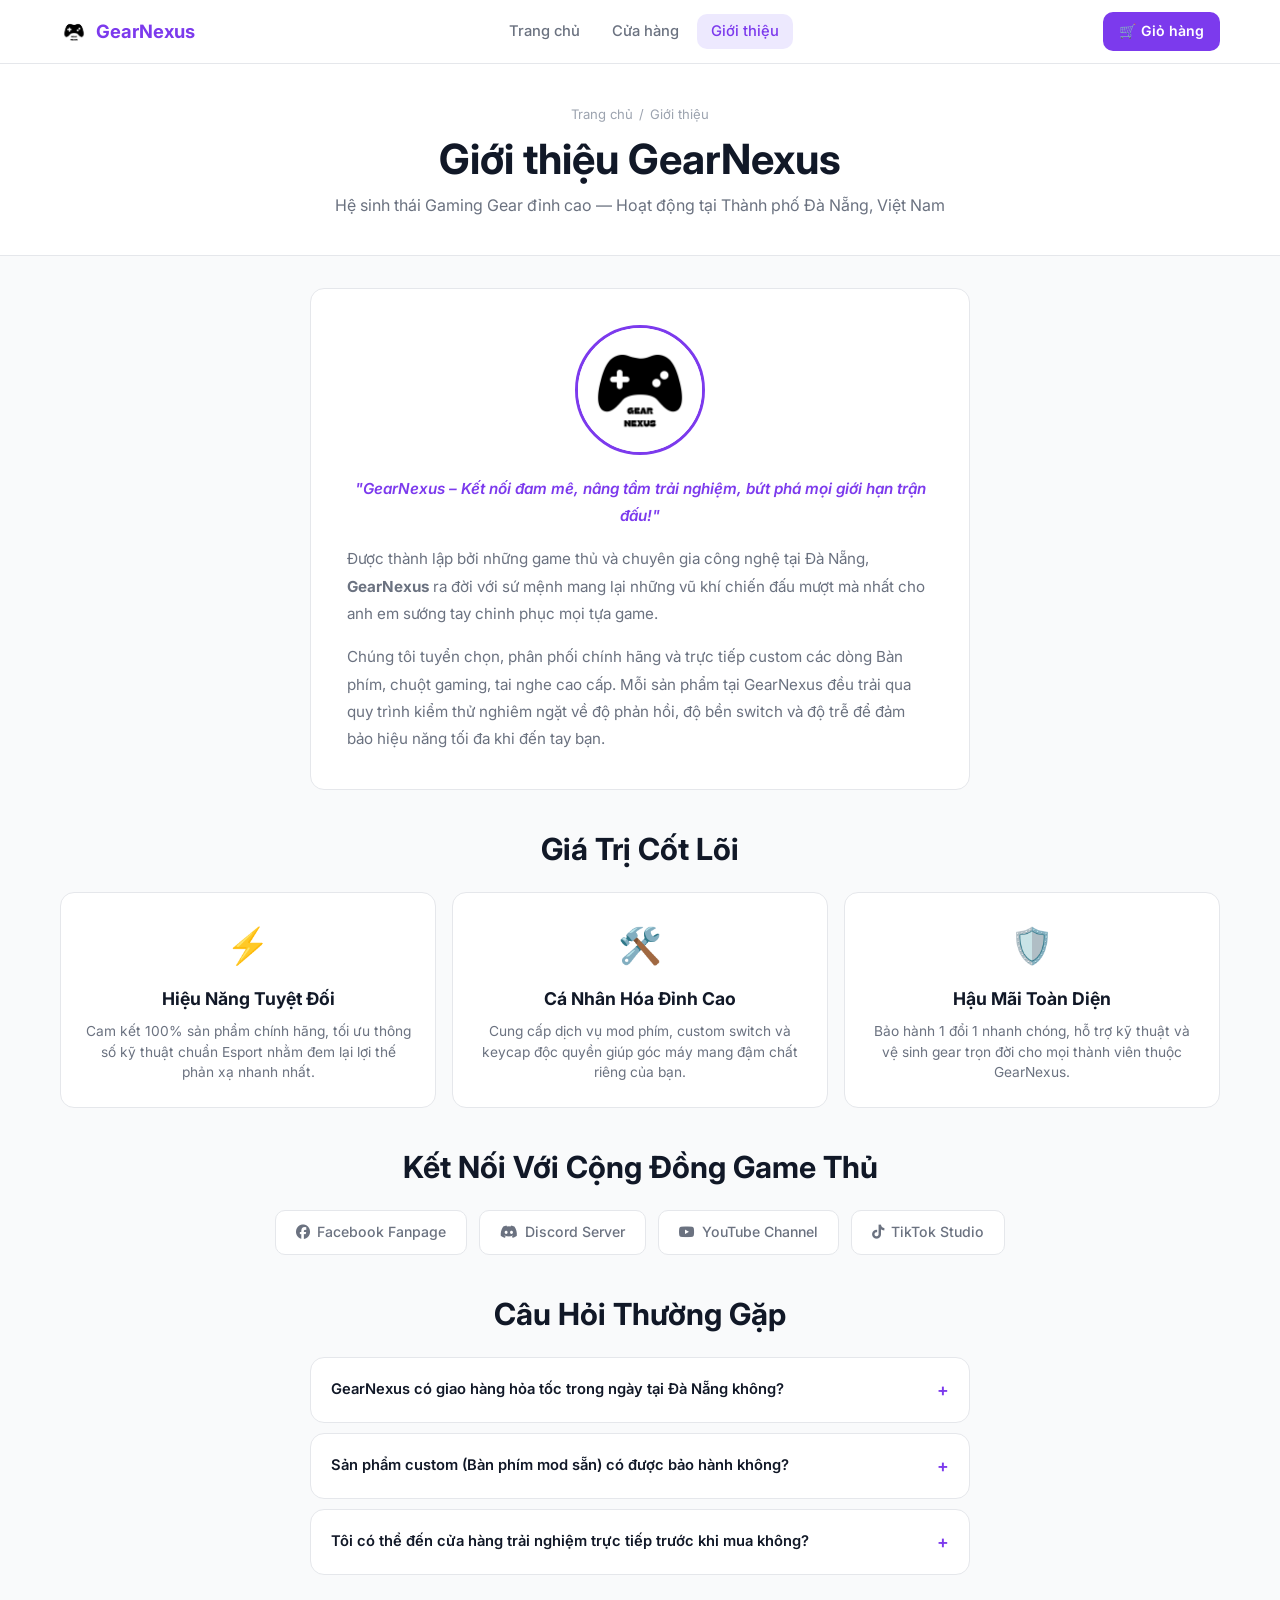
==== commit 62dd5419: "files" ====
--- a/about.html
+++ b/about.html
@@ -4,7 +4,7 @@
   <meta charset="UTF-8">
   <meta name="viewport" content="width=device-width, initial-scale=1.0">
   <meta name="description" content="Về GearNexus – Hệ thống phân phối và custom Gaming Gear đỉnh cao tại Thành phố Đà Nẵng. Nâng tầm trải nghiệm gaming của bạn.">
-  <title>Về chúng tôi – GearNexus</title>
+  <title>Giới thiệu – GearNexus</title>
   <link rel="stylesheet" href="css/style.css">
   <link rel="stylesheet" href="css/components.css">
   <link rel="stylesheet" href="css/animations.css">
@@ -123,7 +123,7 @@
     <div class="nav-links">
       <a href="index.html">Trang chủ</a>
       <a href="shop.html">Cửa hàng</a>
-      <a href="about.html" class="active">Về chúng tôi</a>
+      <a href="about.html" class="active">Giới thiệu</a>
     </div>
     <div class="nav-actions">
       <div id="auth-nav" style="display:flex;align-items:center;gap:8px"></div>
@@ -139,16 +139,16 @@
 <div class="nav-drawer" id="nav-drawer">
   <a href="index.html">🏠 Trang chủ</a>
   <a href="shop.html">🛍️ Cửa hàng</a>
-  <a href="about.html">ℹ️ Về chúng tôi</a>
+  <a href="about.html">ℹ️ Giới thiệu</a>
   <a href="cart.html">🛒 Giỏ hàng</a>
 </div>
 
 <div class="page-header">
   <div class="container" style="text-align:center">
     <div class="breadcrumb" style="justify-content:center">
-      <a href="index.html">Trang chủ</a><span class="sep">/</span><span>Về chúng tôi</span>
-    </div>
-    <h1>Về GearNexus</h1>
+      <a href="index.html">Trang chủ</a><span class="sep">/</span><span>Giới thiệu</span>
+    </div>
+    <h1>Giới thiệu GearNexus</h1>
     <p style="margin-top:8px">Hệ sinh thái Gaming Gear đỉnh cao — Hoạt động tại Thành phố Đà Nẵng, Việt Nam</p>
   </div>
 </div>
@@ -157,7 +157,7 @@
   <div class="container">
     
     <div class="about-story">
-      <img src="assets/images/avatar.png" alt="GearNexus Team" class="about-photo">
+      <img src="assets/images/logo.png" alt="GearNexus Team" class="about-photo">
       <p class="quote">
         "GearNexus – Kết nối đam mê, nâng tầm trải nghiệm, bứt phá mọi giới hạn trận đấu!"
       </p>
